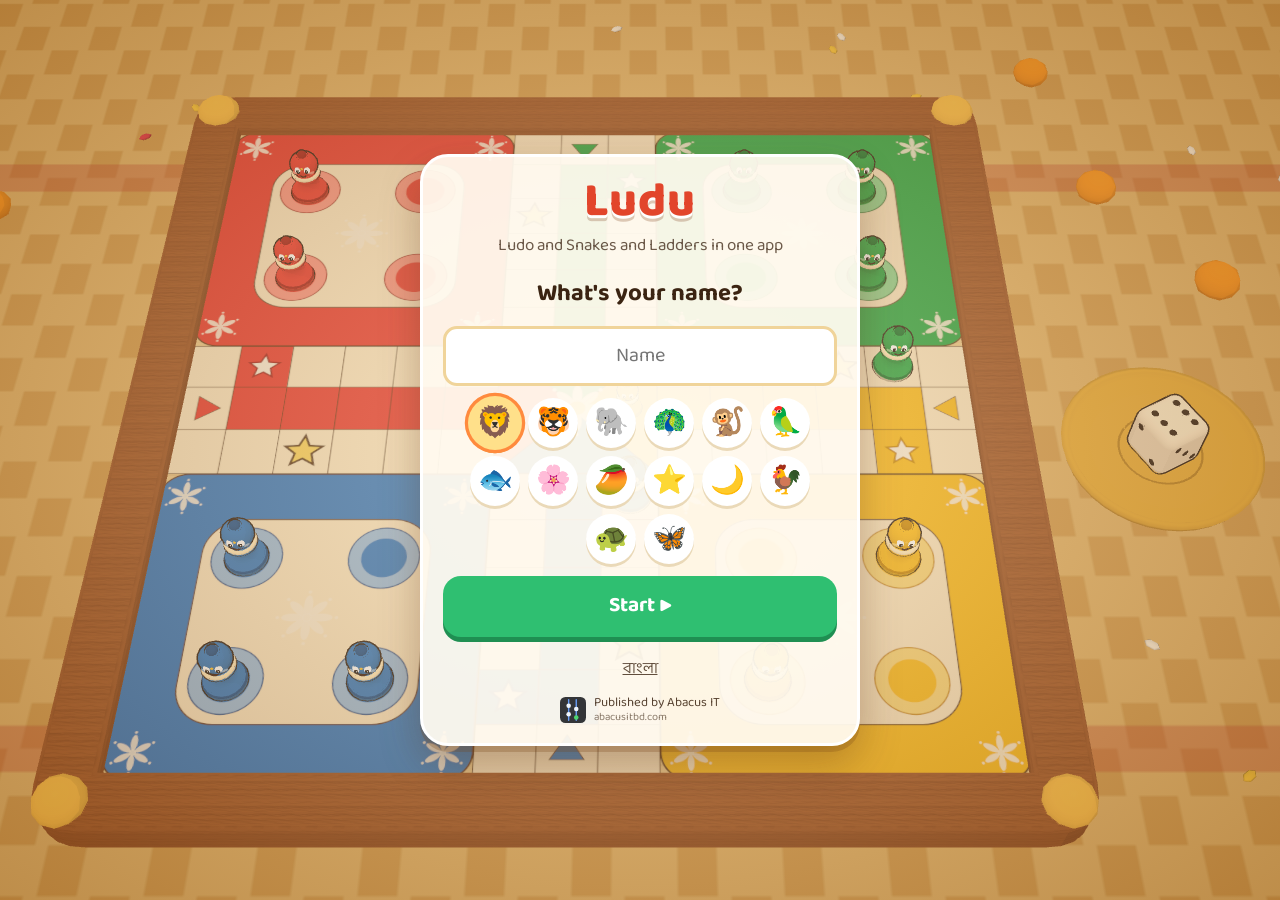
==== play/index.html @ 266cc9cf "web version 1.0.2" ====
<!doctype html>
<html lang="bn">
<head>
<meta charset="utf-8" />
<meta name="viewport" content="width=device-width, initial-scale=1, viewport-fit=cover, user-scalable=no" />
<meta name="theme-color" content="#ffc685" />
<meta name="description" content="Ludu (লুডু): Ludo and Snakes and Ladders in cartoon 3D. By Abacus IT." />
<title>লুডু · Ludu: Ludo and Snakes</title>
<link rel="icon" href="icon.svg" />
  <script type="module" crossorigin src="./assets/index-CtwAqFi2.js"></script>
  <link rel="stylesheet" crossorigin href="./assets/index-Bl2Tyrch.css">
</head>
<body>
<canvas id="board"></canvas>
<div id="ui"></div>
<div id="loading">লুডু</div>
</body>
</html>
---- play/assets/index-Bl2Tyrch.css ----
@font-face{font-family:"Baloo Da 2";src:url(../fonts/BalooDa2.ttf)format("truetype");font-weight:400 800;font-display:swap}:root{--ink:#3b2412;--card:#fffaf0f0;--go:#2fbf71;--go-d:#1f8f52;--b1:#ff8a3d;--b1-d:#d2601a;--b2:#4aa8ff;--b2-d:#2577c9;--b3:#b07cff;--b3-d:#7d4ed6;--mid:#ffe3a3;--mid-d:#e2b65a;--red:#ef4b4b;--safe-t:env(safe-area-inset-top,0px);--safe-b:env(safe-area-inset-bottom,0px)}*{box-sizing:border-box;-webkit-tap-highlight-color:transparent}html,body{height:100%;color:var(--ink);-webkit-user-select:none;user-select:none;touch-action:manipulation;background:#ffc685;margin:0;font-family:"Baloo Da 2",Noto Sans Bengali,system-ui,sans-serif;overflow:hidden}[hidden]{display:none!important}#board{width:100vw;height:100vh;display:block;position:fixed;inset:0}#ui{pointer-events:none;position:fixed;inset:0}#ui>*{pointer-events:auto}#loading{color:#c2410c;background:#ffc685;place-items:center;font-size:40px;font-weight:800;display:grid;position:fixed;inset:0}.screen{padding:calc(16px + var(--safe-t)) 16px calc(16px + var(--safe-b));background:radial-gradient(#ffecc859,#78461459);place-items:center;display:grid;position:absolute;inset:0;overflow-y:auto}.card{background:var(--card);text-align:center;border:3px solid #fff;border-radius:28px;width:min(440px,100%);padding:22px 20px 18px;animation:.28s cubic-bezier(.2,1.4,.5,1) pop;box-shadow:0 6px #78461440,0 18px 40px #50280a4d}.card.tall{max-height:calc(100vh - 32px - var(--safe-t) - var(--safe-b));overflow-y:auto}.card.small-card{width:min(380px,100%)}@keyframes pop{0%{opacity:0;transform:scale(.85)translateY(20px)}to{opacity:1;transform:none}}.logo{color:#e2452b;text-shadow:0 3px #fff,0 6px #78320a40;letter-spacing:1px;font-size:60px;font-weight:800;line-height:1}body.en .logo{font-size:48px}.sub{opacity:.75;margin:4px 0 14px;font-size:17px}h1{margin:4px 0;font-size:34px}h2{margin:2px 0 12px;font-size:24px}h3{text-align:left;margin:14px 0 6px;font-size:18px}button{font:inherit;color:inherit;cursor:pointer;border:0}button:disabled{opacity:.4;cursor:default}.big,.mid{color:#fff;border-radius:18px;width:100%;margin:9px 0;font-weight:700;transition:transform 80ms;display:block}.big{padding:12px 14px 14px;font-size:21px}.big small{opacity:.9;margin-top:-2px;font-size:13px;font-weight:500;display:block}.mid{background:var(--mid);color:var(--ink);box-shadow:0 5px 0 var(--mid-d);padding:9px 12px 11px;font-size:17px}.big:active,.mid:active{transform:translateY(4px);box-shadow:0 1px #0003!important}.go{background:var(--go);box-shadow:0 5px 0 var(--go-d);color:#fff}.b1{background:var(--b1);box-shadow:0 5px 0 var(--b1-d)}.b2{background:var(--b2);box-shadow:0 5px 0 var(--b2-d)}.b3{background:var(--b3);box-shadow:0 5px 0 var(--b3-d)}.dim{filter:saturate(.6);opacity:.85}.row{align-items:center;gap:10px;display:flex}.row>.mid{flex:1}.link{opacity:.8;background:0 0;margin-top:8px;font-size:16px;text-decoration:underline}.link.danger{color:var(--red)}.pub{opacity:.85;text-align:left;background:0 0;justify-content:center;align-items:center;gap:8px;margin:12px auto 0;font-size:13px;line-height:1.15;display:flex}.pub img{width:26px;height:26px}.pub small{opacity:.7;font-size:11px;display:block}.pub.static{margin-top:10px}.links{justify-content:center;gap:18px}.appicon{width:84px;height:84px}.logo.small{font-size:36px}.publisher{text-align:left;background:#fff;border-radius:16px;align-items:center;gap:12px;margin:10px 0;padding:10px 14px;display:flex;box-shadow:0 3px #ead9b8}.publisher img{width:52px;height:52px}.publisher b{font-size:19px}.publisher small{opacity:.75;font-size:13px;display:block}.tiny{font-size:11px}.tut .lesson{top:calc(8px + var(--safe-t));background:var(--card);text-align:center;border:3px solid #fff;border-radius:22px;max-width:520px;margin:0 auto;padding:10px 16px 12px;animation:.28s cubic-bezier(.2,1.4,.5,1) pop;position:absolute;left:8px;right:8px;box-shadow:0 5px #78461433}.lesson h2{color:#c2410c;margin:0 0 4px;font-size:21px}.lesson p{margin:0 0 6px;font-size:15.5px;line-height:1.45}.lnum{opacity:.6;font-size:12px;font-weight:700}.ldots{justify-content:center;gap:6px;margin-bottom:2px;display:flex}.ldots i{background:#e6d3ad;border-radius:50%;width:10px;height:10px}.ldots i.on{background:var(--b1);transform:scale(1.3)}.ldots i.done{background:var(--go)}.lmsg .ok{color:var(--go-d);font-size:22px;display:block}.lmsg .bad{color:var(--red);font-size:18px;display:block}.lesson .row .mid{margin:4px 0}.note{opacity:.75;font-size:14px}.me{background:#fff;border-radius:16px;align-items:center;gap:10px;width:100%;margin-bottom:6px;padding:6px 12px;display:flex;box-shadow:0 3px #ead9b8}.me .mini{opacity:.7;margin-left:auto;font-size:14px}.av1{font-size:28px;line-height:1}input:not([type]),input[type=text]{width:100%;font:inherit;text-align:center;background:#fff;border:3px solid #f0d49a;border-radius:14px;outline:none;padding:10px 14px;font-size:20px}input:focus{border-color:var(--b1)}.avatars{flex-wrap:wrap;justify-content:center;gap:8px;margin:12px 0;display:flex}.av{background:#fff;border-radius:50%;width:50px;height:50px;font-size:28px;box-shadow:0 3px #ead9b8}.avatars.small .av{width:40px;height:40px;font-size:22px}.av.on{box-shadow:0 0 0 3px var(--b1), 0 3px 0 #d6a940;background:#ffe08a;transform:scale(1.08)}.levels{gap:8px;display:grid}.lv{text-align:left;background:#fff;border-radius:16px;grid-template-rows:auto auto;grid-template-columns:44px 1fr auto;align-items:center;padding:6px 12px;display:grid;box-shadow:0 4px #ead9b8}.lv .ic{grid-row:span 2;font-size:30px}.lv b{font-size:19px}.lv small{opacity:.7;grid-column:2;margin-top:-4px;font-size:13px}.lv .stars{color:#f5a623;letter-spacing:-1px;grid-area:1/3/span 2;font-size:14px}.lv.on{box-shadow:0 0 0 3px var(--b1), 0 4px 0 #d6a940;background:#fff4d1}.sides .side{background:#fff;border-radius:14px;flex:1;padding:8px;font-size:15px;font-weight:600;box-shadow:0 4px #ead9b8}.side.on{box-shadow:0 0 0 3px var(--b1), 0 4px 0 #d6a940;background:#fff4d1}.dot{vertical-align:-2px;border-radius:50%;width:16px;height:16px;margin-right:6px;display:inline-block;box-shadow:inset -2px -3px #0000002e,inset 2px 2px #ffffff73}.pl{text-align:left;margin:8px 0;font-weight:700;display:block}.pl input{margin-top:4px}.plist{gap:8px;display:grid}.prof{text-align:left;background:#fff;border-radius:14px;align-items:center;gap:10px;padding:8px 12px;display:flex;box-shadow:0 4px #ead9b8}.prof small{opacity:.7;margin-left:auto}.prof i{background:var(--go);color:#fff;border-radius:8px;padding:0 6px;font-size:12px;font-style:normal}.prof.on{box-shadow:0 0 0 3px var(--go), 0 4px 0 var(--go-d)}.prof.add{color:var(--b2-d);justify-content:center;font-weight:700}.statgrid{grid-template-columns:repeat(3,1fr);gap:8px;margin:12px 0;display:grid}.statgrid div,.stats div{background:#fff;border-radius:14px;padding:6px;box-shadow:0 3px #ead9b8}.statgrid b,.stats b{font-size:24px;display:block}.statgrid small,.stats small{opacity:.7;font-size:12px}.hist{text-align:left;max-height:34vh;overflow-y:auto}.hrow{border-bottom:2px dashed #f0dfbd;grid-template-columns:64px 1fr auto auto;align-items:center;gap:8px;padding:6px 4px;font-size:15px;display:grid}.hrow small{opacity:.6;font-size:12px}.w{color:var(--go-d);font-weight:800}.l{color:var(--red);font-weight:800}.d{color:#8a6d3b;font-weight:800}.sw{text-align:left;background:#fff;border-radius:14px;justify-content:space-between;align-items:center;margin:7px 0;padding:8px 14px;font-weight:600;display:flex;box-shadow:0 3px #ead9b8}.sw input{display:none}.sw i{background:#d9c9a6;border-radius:14px;flex:none;width:50px;height:28px;margin-left:10px;transition:background .2s;position:relative}.sw i:after{content:"";background:#fff;border-radius:50%;width:22px;height:22px;transition:left .2s;position:absolute;top:3px;left:3px;box-shadow:0 2px 2px #0003}.sw input:checked+i{background:var(--go)}.sw input:checked+i:after{left:25px}.seg{background:#fff;border-radius:14px;margin:7px 0;padding:6px 8px 6px 14px;font-weight:600;box-shadow:0 3px #ead9b8}.seg span{text-align:left;margin-right:auto}.segb{background:#f6ecd6;border-radius:10px;padding:4px 12px;font-weight:700}.segb.on{background:var(--b1);color:#fff}.themes{grid-template-columns:1fr 1fr 1fr;gap:8px;display:grid}.th{background:#fff;border-radius:14px;align-items:center;gap:8px;padding:8px;font-weight:600;display:flex;box-shadow:0 3px #ead9b8}.th.on{box-shadow:0 0 0 3px var(--b1), 0 3px 0 #d6a940}.sw2{border-radius:9px;flex:none;width:30px;height:30px}.sides2{grid-template-columns:1fr 1fr;gap:10px;margin-bottom:6px;display:grid}.pick{background:#fff;border-radius:18px;flex-direction:column;align-items:center;gap:2px;padding:10px 8px;display:flex;box-shadow:0 4px #ead9b8}.pick .big-ic{font-size:46px;line-height:1.1;transition:transform .2s}.pick b{font-size:20px}.pick small{opacity:.75;font-size:12.5px;line-height:1.25}.pick.on{box-shadow:0 0 0 3px var(--b1), 0 4px 0 #d6a940;background:#fff4d1}.pick.on .big-ic{transform:scale(1.15)rotate(-6deg)}.sidestats{text-align:left;grid-template-columns:1fr 1fr;gap:8px;margin:12px 0 4px;display:grid}.sidestats>div{background:#fff;border-radius:14px;padding:8px 10px;box-shadow:0 3px #ead9b8}.sidestats h4{margin:0 0 2px;font-size:16px}.sidestats p{margin:0;font-size:13px}.pc .eat{color:#d9480f;font-weight:800}.pc .cnt{white-space:nowrap;font-size:14px}.how{text-align:left;margin-bottom:12px;font-size:17px;line-height:1.55}#ui>.hud{pointer-events:none;position:absolute;inset:0}.hud>*{pointer-events:auto}.hud-top{top:calc(8px + var(--safe-t));justify-content:center;gap:6px;display:flex;position:absolute;left:6px;right:6px}.pc{background:var(--card);border:3px solid var(--c);border-radius:16px;flex:1 1 0;align-items:center;gap:6px;min-width:0;max-width:240px;padding:5px 8px 5px 7px;transition:transform .25s,box-shadow .25s,opacity .3s;display:flex;position:relative;box-shadow:0 4px #78461433}.pc .pcin{flex:1;min-width:0}.hud-top.two-rows{flex-wrap:wrap}.hud-top.two-rows .pc{flex:0 0 calc(50% - 3px);max-width:none}.pc b{white-space:nowrap;text-overflow:ellipsis;margin:-3px 0 -2px;padding-left:2px;font-size:14px;line-height:1.5;display:block;overflow:hidden}.pc .cnt{white-space:nowrap;align-items:center;gap:4px;font-size:13px;font-weight:700;display:flex}.pc .av1{font-size:24px}.pc .place{font-size:13px;font-weight:800;position:absolute;top:-9px;right:-4px}.tk{gap:2px;display:inline-flex}.tk i{background:var(--c);opacity:.35;border:1px solid #0000004d;border-radius:50%;width:8px;height:8px}.tk i.o{opacity:.8}.tk i.h{opacity:1;box-shadow:0 0 0 2px #ffd23f}.sq{color:var(--c);filter:brightness(.8);font-size:15px;font-weight:800}.pc.turn{box-shadow:0 0 0 3px #fff, 0 0 14px 4px var(--c), 0 4px 0 #78461433;z-index:2;animation:1.1s ease-in-out infinite glow;transform:translateY(2px)scale(1.05)}.pc.out{opacity:.75}@keyframes glow{50%{box-shadow:0 0 0 3px #fff, 0 0 22px 8px var(--c), 0 4px 0 #78461433}}.pc.think .cnt:after{content:"…";animation:1s steps(4,end) infinite dots}.status{left:50%;bottom:calc(86px + var(--safe-b));white-space:nowrap;text-overflow:ellipsis;color:#fff;border-bottom:3px solid var(--c,#ffd23f);pointer-events:none;background:#3b2412d1;border-radius:16px;max-width:calc(100vw - 24px);padding:5px 16px 6px;font-size:15px;font-weight:700;position:absolute;overflow:hidden;transform:translate(-50%)}.think:after{content:"";animation:1s steps(4,end) infinite dots}@keyframes dots{0%{content:""}25%{content:"."}50%{content:".."}75%{content:"..."}}.hud-bottom{bottom:calc(12px + var(--safe-b));gap:10px;display:flex;position:absolute;left:12px}.round{background:var(--card);border:3px solid #fff;border-radius:50%;width:54px;height:54px;font-size:24px;box-shadow:0 4px #78461440}.round:active{transform:translateY(3px);box-shadow:0 1px #78461440}.rollbtn{right:14px;bottom:calc(12px + var(--safe-b));border:4px solid var(--c,#ffd23f);width:74px;height:74px;box-shadow:0 5px 0 #00000040, 0 0 18px 4px var(--c,#ffd23f);background:#fff8ea;border-radius:22px;flex-direction:column;justify-content:center;align-items:center;animation:.9s ease-in-out infinite bob;display:flex;position:absolute}.rollbtn .pips{grid-template-columns:repeat(2,9px);gap:4px 10px;display:grid}.rollbtn .pips i{background:#2b1d16;border-radius:50%;width:9px;height:9px}.rollbtn b{margin-top:2px;font-size:13px}.rollbtn:active{transform:translateY(3px)}@keyframes bob{50%{transform:translateY(-5px)}}@media (aspect-ratio>=23/20){.status{left:auto;right:12px;bottom:calc(100px + var(--safe-b));white-space:normal;text-align:center;max-width:min(30vw,330px);line-height:1.3;transform:none}}.combo{color:#ffd23f;pointer-events:none;white-space:nowrap;text-shadow:0 4px 0 var(--pc,#e2452b), 0 8px 0 #0003;-webkit-text-stroke:2px #fff;font-size:58px;font-weight:800;position:absolute;top:40%;left:50%;transform:translate(-50%,-50%)scale(0)}@media (width<=500px){.combo{font-size:44px}}.combo.pop{animation:1.2s cubic-bezier(.2,1.6,.4,1) forwards combo}@keyframes combo{0%{opacity:1;transform:translate(-50%,-50%)scale(0)rotate(-10deg)}30%{transform:translate(-50%,-50%)scale(1.15)rotate(4deg)}70%{opacity:1;transform:translate(-50%,-60%)scale(1)rotate(0)}to{opacity:0;transform:translate(-50%,-80%)scale(.9)}}.overlay{pointer-events:auto;background:#3c1e0a59;place-items:center;padding:16px;display:grid;position:absolute;inset:0}.result h1{font-size:38px}.why{opacity:.75;margin:0 0 10px}.stats{grid-template-columns:repeat(3,1fr);gap:8px;margin-bottom:8px;display:grid}.toast{color:#fff;z-index:9;background:#3b2412e6;border-radius:14px;padding:8px 18px;font-size:17px;animation:.25s pop;position:fixed;bottom:18%;left:50%;transform:translate(-50%)}.games{grid-template-columns:1fr 1fr;gap:10px;margin:6px 0 4px;display:grid}.gpick{background:#fff;border-radius:20px;flex-direction:column;align-items:center;gap:1px;padding:10px 8px 9px;display:flex;box-shadow:0 4px #ead9b8}.gpick b{font-size:20px;line-height:1.1}.gpick small{opacity:.75;font-size:12.5px;line-height:1.25}.gpick.on{box-shadow:0 0 0 3px var(--b1), 0 4px 0 #d6a940;background:#fff4d1}.gic{border-radius:14px;width:58px;height:58px;margin-bottom:4px;transition:transform .2s;display:block}.gpick.on .gic{transform:scale(1.1)rotate(-5deg)}.ludo-ic{background:conic-gradient(from 45deg, #22b14c 0 25%, #ffc61a 0 50%, #2f7fe0 0 75%, #ef3b36 0);border:3px solid #5a3414;box-shadow:inset 0 0 0 9px #fff6e2}.snakes-ic{background:repeating-conic-gradient(#ffd166 0 25%, #06d6a0 0 50%) 0 0 / 50% 50%;border:3px solid #5a3414;position:relative}.snakes-ic:after{content:"🐍";place-items:center;font-size:34px;display:grid;position:absolute;inset:0}.me .mename{white-space:nowrap;text-overflow:ellipsis;min-width:0;overflow:hidden}.soonbadge{background:var(--b3);color:#fff;border-radius:12px;margin-bottom:6px;padding:2px 14px;font-weight:800;display:inline-block}.count .segb{flex:1;padding:4px 0;font-size:20px}.count{padding-left:8px}.seats{gap:8px;margin-top:8px;display:grid}.seat{border-left:7px solid var(--c);background:#fff;border-radius:16px;padding:7px 8px 8px;box-shadow:0 3px #ead9b8}.seatrow{align-items:center;gap:6px;display:flex}.colbtn{background:#f6ecd6;border-radius:12px;flex:none;place-items:center;width:40px;height:40px;display:grid}.cdot{border:2px solid #3b2412;border-radius:50%;width:24px;height:24px;display:inline-block;box-shadow:inset -3px -4px #0000002e,inset 3px 3px #fff6}.avbtn{background:#f6ecd6;border-radius:50%;flex:none;width:40px;height:40px;font-size:24px}.seat .sname{text-align:left;flex:1;min-width:0;padding:5px 10px;font-size:17px}.kinds{gap:5px;margin-top:6px;display:flex}.kind{white-space:nowrap;text-overflow:ellipsis;background:#f6ecd6;border-radius:10px;flex:1;padding:3px 4px 4px;font-size:14px;font-weight:700;overflow:hidden}.kind.on{background:var(--b1);color:#fff}.lv{grid-template-columns:40px 1fr auto}.standings{gap:6px;margin:6px 0 12px;display:grid}.srow{border-left:7px solid var(--c);text-align:left;background:#fff;border-radius:14px;grid-template-columns:34px 34px 1fr auto;align-items:center;gap:6px;padding:4px 10px;display:grid;box-shadow:0 3px #ead9b8}.srow b{white-space:nowrap;text-overflow:ellipsis;min-width:0;overflow:hidden}.srow .pl{text-align:center;font-size:20px;font-weight:800}.srow.me{background:#fff4d1}.srow small{opacity:.7}.result h1{font-size:32px;line-height:1.15}.sw2.wood{background:repeating-linear-gradient(20deg,#c98a4a 0 5px,#b06f35 5px 8px)}.sw2.cloth{background:repeating-linear-gradient(90deg,#fff3dc 0 4px,#c2410c 4px 6px),#fff3dc}.themes{grid-template-columns:1fr 1fr}.tabs .segb{flex:1;padding:6px 8px}.tabs{padding-left:8px}.sw span{font-size:15.5px;line-height:1.25}.sidestats p{line-height:1.35}.seg.col{text-align:left;padding:8px 10px 9px 14px;display:block}.seg.col>span{margin-bottom:5px;display:block}.segs{gap:6px;display:flex}.segs .segb{flex:1;padding:5px 4px;font-size:14.5px;line-height:1.2}.rnote{text-align:left;margin:-2px 4px 8px;font-size:13px;line-height:1.35}.bigcode{letter-spacing:12px;color:#e8700a;background:#fff;border-radius:20px;margin:4px 0 8px;padding:6px 0 0 12px;font-family:"Baloo Da 2",monospace;font-size:60px;font-weight:800;line-height:1.15;box-shadow:0 5px #ead9b8}.codebox input::placeholder{letter-spacing:0;font-size:17px;font-weight:600}.codebox input{text-transform:uppercase;letter-spacing:6px;flex:1;min-width:0;font-size:24px;font-weight:800}.codebox .mid{flex:none;width:auto;padding:9px 18px 11px}.games.small .gpick{flex-direction:row;justify-content:center;gap:8px;padding:8px}.games.small .gic{border-radius:9px;width:34px;height:34px;margin:0}.games.small .snakes-ic:after{font-size:20px}.games.small .ludo-ic{box-shadow:inset 0 0 0 5px #fff6e2}.lseats{gap:6px;display:grid}.lseat{border-left:7px solid var(--c);text-align:left;background:#fff;border-radius:14px;align-items:center;gap:8px;min-height:44px;padding:5px 10px;display:flex;box-shadow:0 3px #ead9b8}.lseat .cdot{flex:none;width:20px;height:20px}.lseat b{white-space:nowrap;text-overflow:ellipsis;flex:1;min-width:0;overflow:hidden}.lseat b.dim{opacity:.55;font-weight:600}.lseat .tag{white-space:nowrap;background:#ffe08a;border-radius:8px;padding:0 6px;font-size:12px;font-style:normal}.lseat .tag.mine{background:var(--go);color:#fff}.rlist{text-align:left;margin:4px 0;padding-left:22px;font-size:15px;line-height:1.45}.waiting{color:#c2410c;font-weight:700;animation:1.4s ease-in-out infinite breathe}@keyframes breathe{50%{opacity:.45}}.pc.pcm .av1:after{content:"💻";font-size:12px;position:absolute;bottom:-4px;left:2px}.places{flex-wrap:wrap;gap:0 8px;display:flex}.places span{white-space:nowrap}.netfail{text-align:center}.netfail .failicon{margin:4px 0 2px;font-size:64px;line-height:1.1}.netfail p{margin:6px 4px 16px;font-size:17px;line-height:1.45}
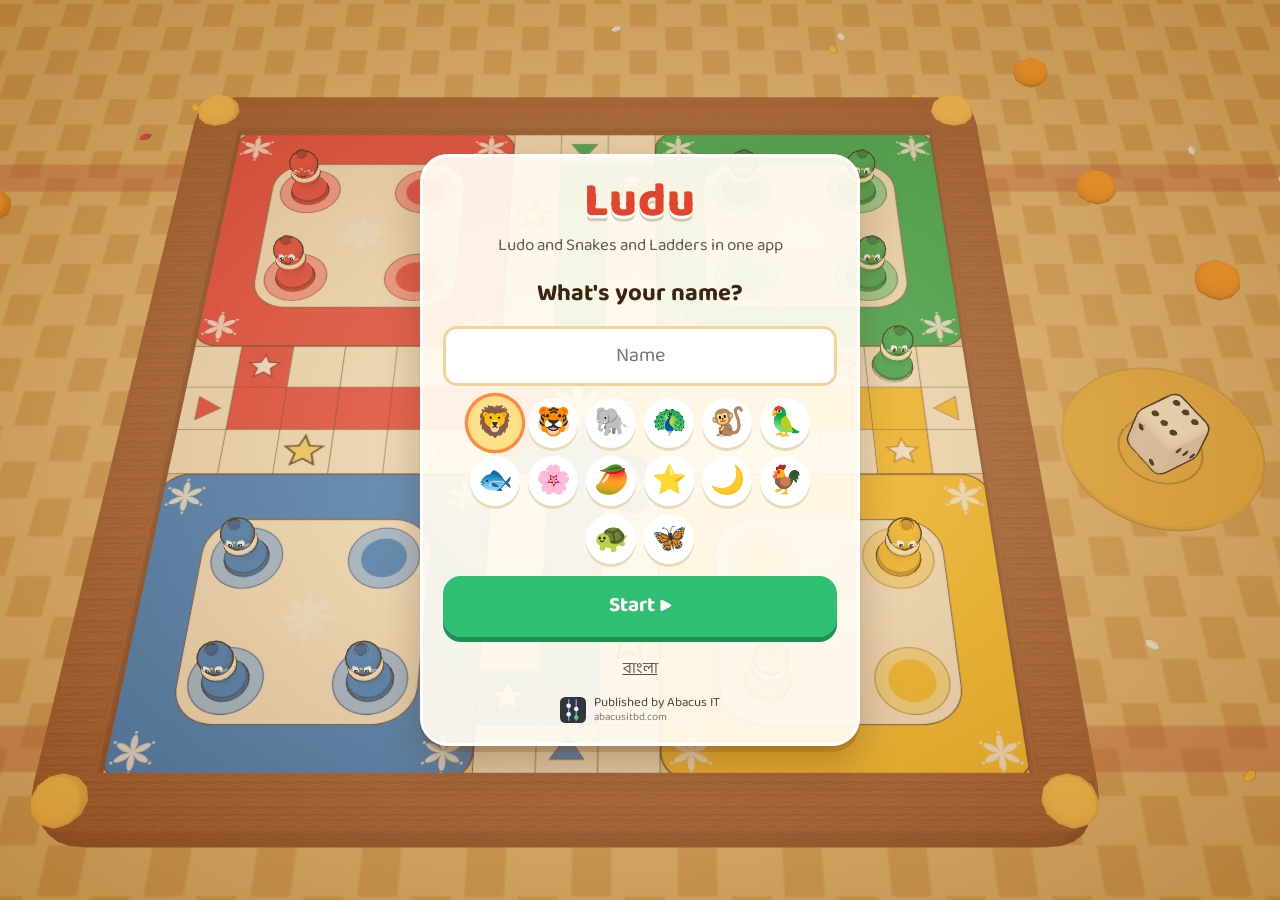
==== commit 655ac1c8: "web version 1.0.3" ====
--- a/play/index.html
+++ b/play/index.html
@@ -7,8 +7,8 @@
 <meta name="description" content="Ludu (লুডু): Ludo and Snakes and Ladders in cartoon 3D. By Abacus IT." />
 <title>লুডু · Ludu: Ludo and Snakes</title>
 <link rel="icon" href="icon.svg" />
-  <script type="module" crossorigin src="./assets/index-CtwAqFi2.js"></script>
-  <link rel="stylesheet" crossorigin href="./assets/index-Bl2Tyrch.css">
+  <script type="module" crossorigin src="./assets/index-BvTy_EyN.js"></script>
+  <link rel="stylesheet" crossorigin href="./assets/index-DR3Ji3AH.css">
 </head>
 <body>
 <canvas id="board"></canvas>
--- a/play/assets/index-DR3Ji3AH.css
+++ b/play/assets/index-DR3Ji3AH.css
@@ -0,0 +1 @@
+@font-face{font-family:"Baloo Da 2";src:url(../fonts/BalooDa2.ttf)format("truetype");font-weight:400 800;font-display:swap}:root{--ink:#3b2412;--card:#fffaf0f0;--go:#2fbf71;--go-d:#1f8f52;--b1:#ff8a3d;--b1-d:#d2601a;--b2:#4aa8ff;--b2-d:#2577c9;--b3:#b07cff;--b3-d:#7d4ed6;--mid:#ffe3a3;--mid-d:#e2b65a;--red:#ef4b4b;--safe-t:env(safe-area-inset-top,0px);--safe-b:env(safe-area-inset-bottom,0px)}*{box-sizing:border-box;-webkit-tap-highlight-color:transparent}html,body{height:100%;color:var(--ink);-webkit-user-select:none;user-select:none;touch-action:manipulation;background:#ffc685;margin:0;font-family:"Baloo Da 2",Noto Sans Bengali,system-ui,sans-serif;overflow:hidden}[hidden]{display:none!important}#board{width:100vw;height:100vh;display:block;position:fixed;inset:0}#ui{pointer-events:none;position:fixed;inset:0}#ui>*{pointer-events:auto}#loading{color:#c2410c;background:#ffc685;place-items:center;font-size:40px;font-weight:800;display:grid;position:fixed;inset:0}.screen{padding:calc(16px + var(--safe-t)) 16px calc(16px + var(--safe-b));background:radial-gradient(#ffecc859,#78461459);place-items:center;display:grid;position:absolute;inset:0;overflow-y:auto}.card{background:var(--card);text-align:center;border:3px solid #fff;border-radius:28px;width:min(440px,100%);padding:22px 20px 18px;animation:.28s cubic-bezier(.2,1.4,.5,1) pop;box-shadow:0 6px #78461440,0 18px 40px #50280a4d}.card.tall{max-height:calc(100vh - 32px - var(--safe-t) - var(--safe-b));overflow-y:auto}.card.small-card{width:min(380px,100%)}@keyframes pop{0%{opacity:0;transform:scale(.85)translateY(20px)}to{opacity:1;transform:none}}.logo{color:#e2452b;text-shadow:0 3px #fff,0 6px #78320a40;letter-spacing:1px;font-size:60px;font-weight:800;line-height:1}body.en .logo{font-size:48px}.sub{opacity:.75;margin:4px 0 14px;font-size:17px}h1{margin:4px 0;font-size:34px}h2{margin:2px 0 12px;font-size:24px}h3{text-align:left;margin:14px 0 6px;font-size:18px}button{font:inherit;color:inherit;cursor:pointer;border:0}button:disabled{opacity:.4;cursor:default}.big,.mid{color:#fff;border-radius:18px;width:100%;margin:9px 0;font-weight:700;transition:transform 80ms;display:block}.big{padding:12px 14px 14px;font-size:21px}.big small{opacity:.9;margin-top:-2px;font-size:13px;font-weight:500;display:block}.mid{background:var(--mid);color:var(--ink);box-shadow:0 5px 0 var(--mid-d);padding:9px 12px 11px;font-size:17px}.big:active,.mid:active{transform:translateY(4px);box-shadow:0 1px #0003!important}.go{background:var(--go);box-shadow:0 5px 0 var(--go-d);color:#fff}.b1{background:var(--b1);box-shadow:0 5px 0 var(--b1-d)}.b2{background:var(--b2);box-shadow:0 5px 0 var(--b2-d)}.b3{background:var(--b3);box-shadow:0 5px 0 var(--b3-d)}.dim{filter:saturate(.6);opacity:.85}.row{align-items:center;gap:10px;display:flex}.row>.mid{flex:1}.link{opacity:.8;background:0 0;margin-top:8px;font-size:16px;text-decoration:underline}.link.danger{color:var(--red)}.pub{opacity:.85;text-align:left;background:0 0;justify-content:center;align-items:center;gap:8px;margin:12px auto 0;font-size:13px;line-height:1.15;display:flex}.pub img{width:26px;height:26px}.pub small{opacity:.7;font-size:11px;display:block}.pub.static{margin-top:10px}.links{justify-content:center;gap:18px}.appicon{width:84px;height:84px}.logo.small{font-size:36px}.publisher{text-align:left;background:#fff;border-radius:16px;align-items:center;gap:12px;margin:10px 0;padding:10px 14px;display:flex;box-shadow:0 3px #ead9b8}.publisher img{width:52px;height:52px}.publisher b{font-size:19px}.publisher small{opacity:.75;font-size:13px;display:block}.tiny{font-size:11px}.tut .lesson{top:calc(8px + var(--safe-t));background:var(--card);text-align:center;border:3px solid #fff;border-radius:22px;max-width:520px;margin:0 auto;padding:10px 16px 12px;animation:.28s cubic-bezier(.2,1.4,.5,1) pop;position:absolute;left:8px;right:8px;box-shadow:0 5px #78461433}.lesson h2{color:#c2410c;margin:0 0 4px;font-size:21px}.lesson p{margin:0 0 6px;font-size:15.5px;line-height:1.45}.lnum{opacity:.6;font-size:12px;font-weight:700}.ldots{justify-content:center;gap:6px;margin-bottom:2px;display:flex}.ldots i{background:#e6d3ad;border-radius:50%;width:10px;height:10px}.ldots i.on{background:var(--b1);transform:scale(1.3)}.ldots i.done{background:var(--go)}.lmsg .ok{color:var(--go-d);font-size:22px;display:block}.lmsg .bad{color:var(--red);font-size:18px;display:block}.lesson .row .mid{margin:4px 0}.note{opacity:.75;font-size:14px}.me{background:#fff;border-radius:16px;align-items:center;gap:10px;width:100%;margin-bottom:6px;padding:6px 12px;display:flex;box-shadow:0 3px #ead9b8}.me .mini{opacity:.7;margin-left:auto;font-size:14px}.av1{font-size:28px;line-height:1}input:not([type]),input[type=text]{width:100%;font:inherit;text-align:center;background:#fff;border:3px solid #f0d49a;border-radius:14px;outline:none;padding:10px 14px;font-size:20px}input:focus{border-color:var(--b1)}.avatars{flex-wrap:wrap;justify-content:center;gap:8px;margin:12px 0;display:flex}.av{background:#fff;border-radius:50%;width:50px;height:50px;font-size:28px;box-shadow:0 3px #ead9b8}.avatars.small .av{width:40px;height:40px;font-size:22px}.av.on{box-shadow:0 0 0 3px var(--b1), 0 3px 0 #d6a940;background:#ffe08a;transform:scale(1.08)}.levels{gap:8px;display:grid}.lv{text-align:left;background:#fff;border-radius:16px;grid-template-rows:auto auto;grid-template-columns:44px 1fr auto;align-items:center;padding:6px 12px;display:grid;box-shadow:0 4px #ead9b8}.lv .ic{grid-row:span 2;font-size:30px}.lv b{font-size:19px}.lv small{opacity:.7;grid-column:2;margin-top:-4px;font-size:13px}.lv .stars{color:#f5a623;letter-spacing:-1px;grid-area:1/3/span 2;font-size:14px}.lv.on{box-shadow:0 0 0 3px var(--b1), 0 4px 0 #d6a940;background:#fff4d1}.sides .side{background:#fff;border-radius:14px;flex:1;padding:8px;font-size:15px;font-weight:600;box-shadow:0 4px #ead9b8}.side.on{box-shadow:0 0 0 3px var(--b1), 0 4px 0 #d6a940;background:#fff4d1}.dot{vertical-align:-2px;border-radius:50%;width:16px;height:16px;margin-right:6px;display:inline-block;box-shadow:inset -2px -3px #0000002e,inset 2px 2px #ffffff73}.pl{text-align:left;margin:8px 0;font-weight:700;display:block}.pl input{margin-top:4px}.plist{gap:8px;display:grid}.prof{text-align:left;background:#fff;border-radius:14px;align-items:center;gap:10px;padding:8px 12px;display:flex;box-shadow:0 4px #ead9b8}.prof small{opacity:.7;margin-left:auto}.prof i{background:var(--go);color:#fff;border-radius:8px;padding:0 6px;font-size:12px;font-style:normal}.prof.on{box-shadow:0 0 0 3px var(--go), 0 4px 0 var(--go-d)}.prof.add{color:var(--b2-d);justify-content:center;font-weight:700}.statgrid{grid-template-columns:repeat(3,1fr);gap:8px;margin:12px 0;display:grid}.statgrid div,.stats div{background:#fff;border-radius:14px;padding:6px;box-shadow:0 3px #ead9b8}.statgrid b,.stats b{font-size:24px;display:block}.statgrid small,.stats small{opacity:.7;font-size:12px}.hist{text-align:left;max-height:34vh;overflow-y:auto}.hrow{border-bottom:2px dashed #f0dfbd;grid-template-columns:64px 1fr auto auto;align-items:center;gap:8px;padding:6px 4px;font-size:15px;display:grid}.hrow small{opacity:.6;font-size:12px}.w{color:var(--go-d);font-weight:800}.l{color:var(--red);font-weight:800}.d{color:#8a6d3b;font-weight:800}.sw{text-align:left;background:#fff;border-radius:14px;justify-content:space-between;align-items:center;margin:7px 0;padding:8px 14px;font-weight:600;display:flex;box-shadow:0 3px #ead9b8}.sw input{display:none}.sw i{background:#d9c9a6;border-radius:14px;flex:none;width:50px;height:28px;margin-left:10px;transition:background .2s;position:relative}.sw i:after{content:"";background:#fff;border-radius:50%;width:22px;height:22px;transition:left .2s;position:absolute;top:3px;left:3px;box-shadow:0 2px 2px #0003}.sw input:checked+i{background:var(--go)}.sw input:checked+i:after{left:25px}.seg{background:#fff;border-radius:14px;margin:7px 0;padding:6px 8px 6px 14px;font-weight:600;box-shadow:0 3px #ead9b8}.seg span{text-align:left;margin-right:auto}.segb{background:#f6ecd6;border-radius:10px;padding:4px 12px;font-weight:700}.segb.on{background:var(--b1);color:#fff}.themes{grid-template-columns:1fr 1fr 1fr;gap:8px;display:grid}.th{background:#fff;border-radius:14px;align-items:center;gap:8px;padding:8px;font-weight:600;display:flex;box-shadow:0 3px #ead9b8}.th.on{box-shadow:0 0 0 3px var(--b1), 0 3px 0 #d6a940}.sw2{border-radius:9px;flex:none;width:30px;height:30px}.sides2{grid-template-columns:1fr 1fr;gap:10px;margin-bottom:6px;display:grid}.pick{background:#fff;border-radius:18px;flex-direction:column;align-items:center;gap:2px;padding:10px 8px;display:flex;box-shadow:0 4px #ead9b8}.pick .big-ic{font-size:46px;line-height:1.1;transition:transform .2s}.pick b{font-size:20px}.pick small{opacity:.75;font-size:12.5px;line-height:1.25}.pick.on{box-shadow:0 0 0 3px var(--b1), 0 4px 0 #d6a940;background:#fff4d1}.pick.on .big-ic{transform:scale(1.15)rotate(-6deg)}.sidestats{text-align:left;grid-template-columns:1fr 1fr;gap:8px;margin:12px 0 4px;display:grid}.sidestats>div{background:#fff;border-radius:14px;padding:8px 10px;box-shadow:0 3px #ead9b8}.sidestats h4{margin:0 0 2px;font-size:16px}.sidestats p{margin:0;font-size:13px}.pc .eat{color:#d9480f;font-weight:800}.pc .cnt{white-space:nowrap;font-size:14px}.how{text-align:left;margin-bottom:12px;font-size:17px;line-height:1.55}#ui>.hud{pointer-events:none;position:absolute;inset:0}.hud>*{pointer-events:auto}.hud-top{top:calc(8px + var(--safe-t));justify-content:center;gap:6px;display:flex;position:absolute;left:6px;right:6px}.pc{background:var(--card);border:3px solid var(--c);border-radius:16px;flex:1 1 0;align-items:center;gap:6px;min-width:0;max-width:240px;padding:5px 8px 5px 7px;transition:transform .25s,box-shadow .25s,opacity .3s;display:flex;position:relative;box-shadow:0 4px #78461433}.pc .pcin{flex:1;min-width:0}.hud-top.two-rows{flex-wrap:wrap}.hud-top.two-rows .pc{flex:0 0 calc(50% - 3px);max-width:none}.pc b{white-space:nowrap;text-overflow:ellipsis;margin:-3px 0 -2px;padding-left:2px;font-size:14px;line-height:1.5;display:block;overflow:hidden}.pc .cnt{white-space:nowrap;align-items:center;gap:4px;font-size:13px;font-weight:700;display:flex}.pc .av1{font-size:24px}.pc .place{font-size:13px;font-weight:800;position:absolute;top:-9px;right:-4px}.tk{gap:2px;display:inline-flex}.tk i{background:var(--c);opacity:.35;border:1px solid #0000004d;border-radius:50%;width:8px;height:8px}.tk i.o{opacity:.8}.tk i.h{opacity:1;box-shadow:0 0 0 2px #ffd23f}.sq{color:var(--c);filter:brightness(.8);font-size:15px;font-weight:800}.pc.turn{box-shadow:0 0 0 3px #fff, 0 0 14px 4px var(--c), 0 4px 0 #78461433;z-index:2;animation:1.1s ease-in-out infinite glow;transform:translateY(2px)scale(1.05)}.pc.out{opacity:.75}@keyframes glow{50%{box-shadow:0 0 0 3px #fff, 0 0 22px 8px var(--c), 0 4px 0 #78461433}}.pc.think .cnt:after{content:"…";animation:1s steps(4,end) infinite dots}.status{left:50%;bottom:calc(86px + var(--safe-b));white-space:nowrap;text-overflow:ellipsis;color:#fff;border-bottom:3px solid var(--c,#ffd23f);pointer-events:none;background:#3b2412d1;border-radius:16px;max-width:calc(100vw - 24px);padding:5px 16px 6px;font-size:15px;font-weight:700;position:absolute;overflow:hidden;transform:translate(-50%)}.think:after{content:"";animation:1s steps(4,end) infinite dots}@keyframes dots{0%{content:""}25%{content:"."}50%{content:".."}75%{content:"..."}}.hud-bottom{bottom:calc(12px + var(--safe-b));gap:10px;display:flex;position:absolute;left:12px}.round{background:var(--card);border:3px solid #fff;border-radius:50%;width:54px;height:54px;font-size:24px;box-shadow:0 4px #78461440}.round:active{transform:translateY(3px);box-shadow:0 1px #78461440}.rollbtn{right:14px;bottom:calc(12px + var(--safe-b));border:4px solid var(--c,#ffd23f);width:74px;height:74px;box-shadow:0 5px 0 #00000040, 0 0 18px 4px var(--c,#ffd23f);background:#fff8ea;border-radius:22px;flex-direction:column;justify-content:center;align-items:center;animation:.9s ease-in-out infinite bob;display:flex;position:absolute}.rollbtn .pips{grid-template-columns:repeat(2,9px);gap:4px 10px;display:grid}.rollbtn .pips i{background:#2b1d16;border-radius:50%;width:9px;height:9px}.rollbtn b{margin-top:2px;font-size:13px}.rollbtn:active{transform:translateY(3px)}@keyframes bob{50%{transform:translateY(-5px)}}@media (aspect-ratio>=23/20){.status{left:auto;right:12px;bottom:calc(100px + var(--safe-b));white-space:normal;text-align:center;max-width:min(30vw,330px);line-height:1.3;transform:none}}.combo{color:#ffd23f;pointer-events:none;white-space:nowrap;text-shadow:0 4px 0 var(--pc,#e2452b), 0 8px 0 #0003;-webkit-text-stroke:2px #fff;font-size:58px;font-weight:800;position:absolute;top:40%;left:50%;transform:translate(-50%,-50%)scale(0)}@media (width<=500px){.combo{font-size:44px}}.combo.pop{animation:1.2s cubic-bezier(.2,1.6,.4,1) forwards combo}@keyframes combo{0%{opacity:1;transform:translate(-50%,-50%)scale(0)rotate(-10deg)}30%{transform:translate(-50%,-50%)scale(1.15)rotate(4deg)}70%{opacity:1;transform:translate(-50%,-60%)scale(1)rotate(0)}to{opacity:0;transform:translate(-50%,-80%)scale(.9)}}.overlay{pointer-events:auto;background:#3c1e0a59;place-items:center;padding:16px;display:grid;position:absolute;inset:0}.result h1{font-size:38px}.why{opacity:.75;margin:0 0 10px}.stats{grid-template-columns:repeat(3,1fr);gap:8px;margin-bottom:8px;display:grid}.toast{color:#fff;z-index:9;background:#3b2412e6;border-radius:14px;padding:8px 18px;font-size:17px;animation:.25s pop;position:fixed;bottom:18%;left:50%;transform:translate(-50%)}.games{grid-template-columns:1fr 1fr;gap:10px;margin:6px 0 4px;display:grid}.gpick{background:#fff;border-radius:20px;flex-direction:column;align-items:center;gap:1px;padding:10px 8px 9px;display:flex;box-shadow:0 4px #ead9b8}.gpick b{font-size:20px;line-height:1.1}.gpick small{opacity:.75;font-size:12.5px;line-height:1.25}.gpick.on{box-shadow:0 0 0 3px var(--b1), 0 4px 0 #d6a940;background:#fff4d1}.gic{border-radius:14px;width:58px;height:58px;margin-bottom:4px;transition:transform .2s;display:block}.gpick.on .gic{transform:scale(1.1)rotate(-5deg)}.ludo-ic{background:conic-gradient(from 45deg, #22b14c 0 25%, #ffc61a 0 50%, #2f7fe0 0 75%, #ef3b36 0);border:3px solid #5a3414;box-shadow:inset 0 0 0 9px #fff6e2}.snakes-ic{background:repeating-conic-gradient(#ffd166 0 25%, #06d6a0 0 50%) 0 0 / 50% 50%;border:3px solid #5a3414;position:relative}.snakes-ic:after{content:"🐍";place-items:center;font-size:34px;display:grid;position:absolute;inset:0}.me .mename{white-space:nowrap;text-overflow:ellipsis;min-width:0;overflow:hidden}.soonbadge{background:var(--b3);color:#fff;border-radius:12px;margin-bottom:6px;padding:2px 14px;font-weight:800;display:inline-block}.count .segb{flex:1;padding:4px 0;font-size:20px}.count{padding-left:8px}.seats{gap:8px;margin-top:8px;display:grid}.seat{border-left:7px solid var(--c);background:#fff;border-radius:16px;padding:7px 8px 8px;box-shadow:0 3px #ead9b8}.seatrow{align-items:center;gap:6px;display:flex}.colbtn{background:#f6ecd6;border-radius:12px;flex:none;place-items:center;width:40px;height:40px;display:grid}.cdot{border:2px solid #3b2412;border-radius:50%;width:24px;height:24px;display:inline-block;box-shadow:inset -3px -4px #0000002e,inset 3px 3px #fff6}.avbtn{background:#f6ecd6;border-radius:50%;flex:none;width:40px;height:40px;font-size:24px}.seat .sname{text-align:left;flex:1;min-width:0;padding:5px 10px;font-size:17px}.kinds{gap:5px;margin-top:6px;display:flex}.kind{white-space:nowrap;text-overflow:ellipsis;background:#f6ecd6;border-radius:10px;flex:1;padding:3px 4px 4px;font-size:14px;font-weight:700;overflow:hidden}.kind.on{background:var(--b1);color:#fff}.lv{grid-template-columns:40px 1fr auto}.standings{gap:6px;margin:6px 0 12px;display:grid}.srow{border-left:7px solid var(--c);text-align:left;background:#fff;border-radius:14px;grid-template-columns:34px 34px 1fr auto;align-items:center;gap:6px;padding:4px 10px;display:grid;box-shadow:0 3px #ead9b8}.srow b{white-space:nowrap;text-overflow:ellipsis;min-width:0;overflow:hidden}.srow .pl{text-align:center;font-size:20px;font-weight:800}.srow.me{background:#fff4d1}.srow small{opacity:.7}.result h1{font-size:32px;line-height:1.15}.sw2.wood{background:repeating-linear-gradient(20deg,#c98a4a 0 5px,#b06f35 5px 8px)}.sw2.cloth{background:repeating-linear-gradient(90deg,#fff3dc 0 4px,#c2410c 4px 6px),#fff3dc}.themes{grid-template-columns:1fr 1fr}.tabs .segb{flex:1;padding:6px 8px}.tabs{padding-left:8px}.sw span{font-size:15.5px;line-height:1.25}.sidestats p{line-height:1.35}.seg.col{text-align:left;padding:8px 10px 9px 14px;display:block}.seg.col>span{margin-bottom:5px;display:block}.segs{gap:6px;display:flex}.segs .segb{flex:1;padding:5px 4px;font-size:14.5px;line-height:1.2}.rnote{text-align:left;margin:-2px 4px 8px;font-size:13px;line-height:1.35}.bigcode{letter-spacing:12px;color:#e8700a;background:#fff;border-radius:20px;margin:4px 0 8px;padding:6px 0 0 12px;font-family:"Baloo Da 2",monospace;font-size:60px;font-weight:800;line-height:1.15;box-shadow:0 5px #ead9b8}.codebox input::placeholder{letter-spacing:0;font-size:17px;font-weight:600}.codebox input{text-transform:uppercase;letter-spacing:6px;flex:1;min-width:0;font-size:24px;font-weight:800}.codebox .mid{flex:none;width:auto;padding:9px 18px 11px}.games.small .gpick{flex-direction:row;justify-content:center;gap:8px;padding:8px}.games.small .gic{border-radius:9px;width:34px;height:34px;margin:0}.games.small .snakes-ic:after{font-size:20px}.games.small .ludo-ic{box-shadow:inset 0 0 0 5px #fff6e2}.lseats{gap:6px;display:grid}.lseat{border-left:7px solid var(--c);text-align:left;background:#fff;border-radius:14px;align-items:center;gap:8px;min-height:44px;padding:5px 10px;display:flex;box-shadow:0 3px #ead9b8}.lseat .cdot{flex:none;width:20px;height:20px}.lseat b{white-space:nowrap;text-overflow:ellipsis;flex:1;min-width:0;overflow:hidden}.lseat b.dim{opacity:.55;font-weight:600}.lseat .tag{white-space:nowrap;background:#ffe08a;border-radius:8px;padding:0 6px;font-size:12px;font-style:normal}.lseat .tag.mine{background:var(--go);color:#fff}.rlist{text-align:left;margin:4px 0;padding-left:22px;font-size:15px;line-height:1.45}.waiting{color:#c2410c;font-weight:700;animation:1.4s ease-in-out infinite breathe}@keyframes breathe{50%{opacity:.45}}.pc.pcm .av1:after{content:"💻";font-size:12px;position:absolute;bottom:-4px;left:2px}.places{flex-wrap:wrap;gap:0 8px;display:flex}.places span{white-space:nowrap}.netfail{text-align:center}.netfail .failicon{margin:4px 0 2px;font-size:64px;line-height:1.1}.netfail p{margin:6px 4px 16px;font-size:17px;line-height:1.45}canvas{touch-action:none}
